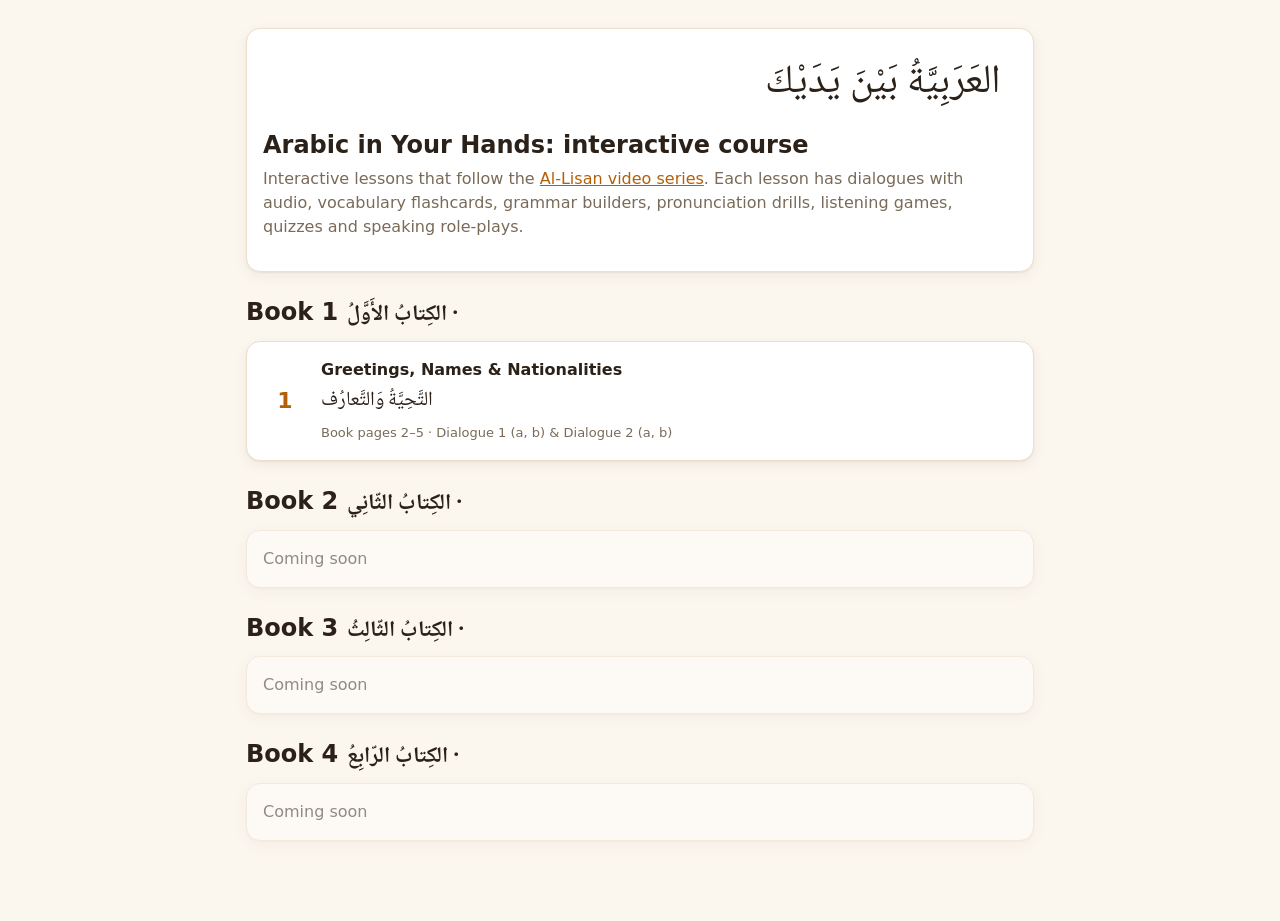
==== docs/index.html @ 1bf9a1ac "Add interactive lesson engine and Book 1 Lesson 1 (greetings, names, nationalities) Shared engine wi" ====
<!DOCTYPE html>
<html lang="en"><head><meta charset="utf-8"><meta name="viewport" content="width=device-width,initial-scale=1">
<title>Arabic in Your Hands · Interactive course</title><link rel="preconnect" href="https://fonts.googleapis.com"><link rel="preconnect" href="https://fonts.gstatic.com" crossorigin><link href="https://fonts.googleapis.com/css2?family=Noto+Naskh+Arabic:wght@400;600;700&display=swap" rel="stylesheet"><style>:root{
  --bg:#fbf6ee; --panel:#ffffff; --ink:#2b2118; --muted:#7a6a58; --line:#ecdfcc;
  --accent:#e0801a; --accent-2:#b35f07; --accent-soft:#fde9cf;
  --good:#2f8a4f; --good-soft:#dff3e5; --bad:#c2402a; --bad-soft:#fbe3de;
  --m:#2f6db5; --m-soft:#e2eefb; --f:#a3407e; --f-soft:#f8e3f0;
  --radius:14px; --shadow:0 1px 2px rgba(60,40,10,.06),0 4px 14px rgba(60,40,10,.06);
  --ar:"Noto Naskh Arabic","Amiri","Traditional Arabic",serif;
  --ui:system-ui,-apple-system,"Segoe UI",Roboto,sans-serif;
}
@media (prefers-color-scheme:dark){:root{
  --bg:#1a1611; --panel:#241e17; --ink:#f3e9dc; --muted:#b4a28c; --line:#3a3027;
  --accent:#f0952f; --accent-2:#ffb35c; --accent-soft:#3b2a16;
  --good:#5cc27f; --good-soft:#1d3324; --bad:#ef7a64; --bad-soft:#3d221d;
  --m:#7fb0ef; --m-soft:#1e2b3b; --f:#e38bc0; --f-soft:#3a2032;
  --shadow:none;
}}
*{box-sizing:border-box}
html,body{margin:0;background:var(--bg);color:var(--ink);font-family:var(--ui);line-height:1.5}
button{font:inherit;color:inherit;cursor:pointer}
a{color:var(--accent-2)}
.ar{font-family:var(--ar);direction:rtl;unicode-bidi:isolate;line-height:1.9}
.tr{color:var(--muted);font-style:italic}
.en{color:var(--muted)}
body.no-tr .tr{display:none} body.no-en .en{display:none}

/* header */
header.top{position:sticky;top:0;z-index:20;background:color-mix(in srgb,var(--bg) 92%,transparent);backdrop-filter:blur(8px);border-bottom:1px solid var(--line)}
.top-inner{max-width:1040px;margin:0 auto;padding:10px 16px;display:flex;gap:12px;align-items:center;flex-wrap:wrap}
.brand{display:flex;flex-direction:column;min-width:0;flex:1}
.brand small{color:var(--muted);font-size:12px}
.brand b{font-size:17px}
.toggles{display:flex;gap:6px;flex-wrap:wrap;align-items:center}
.chip{border:1px solid var(--line);background:var(--panel);border-radius:999px;padding:5px 11px;font-size:13px;display:inline-flex;gap:6px;align-items:center}
.chip.on{background:var(--accent-soft);border-color:var(--accent);color:var(--accent-2);font-weight:600}
.progress{height:4px;background:var(--line)} .progress>div{height:100%;background:var(--accent);transition:width .4s}

nav.tabs{max-width:1040px;margin:0 auto;padding:8px 12px 0;display:flex;gap:4px;overflow-x:auto;scrollbar-width:none}
nav.tabs::-webkit-scrollbar{display:none}
nav.tabs a{flex:none;text-decoration:none;color:var(--muted);padding:8px 12px;border-radius:10px 10px 0 0;font-size:14px;border-bottom:3px solid transparent;white-space:nowrap}
nav.tabs a.active{color:var(--ink);font-weight:600;border-bottom-color:var(--accent)}
nav.tabs a .tick{color:var(--good);margin-inline-start:4px}

main{max-width:1040px;margin:0 auto;padding:18px 16px 80px}
h2{margin:6px 0 4px;font-size:24px} h3{margin:18px 0 8px;font-size:18px}
.lead{color:var(--muted);margin:0 0 16px}
.card{background:var(--panel);border:1px solid var(--line);border-radius:var(--radius);padding:16px;box-shadow:var(--shadow)}
.stack>*+*{margin-top:14px}
.grid{display:grid;gap:12px;grid-template-columns:repeat(auto-fill,minmax(210px,1fr))}
.row{display:flex;gap:8px;flex-wrap:wrap;align-items:center}
.btn{border:1px solid var(--line);background:var(--panel);padding:8px 14px;border-radius:10px;font-weight:500}
.btn:hover{border-color:var(--accent)}
.btn.primary{background:var(--accent);border-color:var(--accent);color:#fff}
.btn.primary:hover{background:var(--accent-2)}
.btn.small{padding:4px 10px;font-size:13px}
.play{border:none;background:var(--accent-soft);color:var(--accent-2);width:34px;height:34px;border-radius:50%;flex:none;display:inline-grid;place-items:center;font-size:14px}
.play:hover{background:var(--accent);color:#fff}
.play.speaking{background:var(--accent);color:#fff;animation:pulse 1s infinite}
@keyframes pulse{50%{transform:scale(1.1)}}
.banner{background:var(--accent-soft);border:1px solid var(--accent);border-radius:12px;padding:10px 14px;font-size:14px;margin-bottom:14px}
.done-btn{margin-top:22px}

/* overview */
.hero{display:grid;grid-template-columns:1fr auto;gap:16px;align-items:center}
.hero .ar.big{font-size:38px;line-height:1.6}
.goals li{margin:4px 0}
.path{display:grid;grid-template-columns:repeat(auto-fill,minmax(150px,1fr));gap:10px}
.path a{text-decoration:none;color:var(--ink)}
.path .step{padding:12px;border-radius:12px;border:1px solid var(--line);background:var(--panel);display:flex;gap:10px;align-items:center}
.path .step.done{border-color:var(--good);background:var(--good-soft)}
.path .num{width:28px;height:28px;border-radius:50%;background:var(--accent-soft);color:var(--accent-2);display:grid;place-items:center;font-weight:700;font-size:13px;flex:none}
.path .done .num{background:var(--good);color:#fff}

/* dialogue */
.dlg-head{display:flex;justify-content:space-between;gap:10px;align-items:center;flex-wrap:wrap}
.dlg-head .ar{font-size:20px}
.scene{display:flex;justify-content:center;gap:40px;margin:6px 0 4px}
.scene figure{margin:0;text-align:center;font-size:13px}
.scene figure .ar{font-size:18px}
.bubbles{display:flex;flex-direction:column;gap:10px;margin-top:10px}
.bub{display:flex;gap:10px;align-items:flex-start;max-width:88%}
.bub.right{align-self:flex-end;flex-direction:row-reverse}
.bub .av{flex:none}
.bub .body{background:var(--bg);border:1px solid var(--line);border-radius:14px;padding:8px 12px;cursor:pointer;transition:background .2s}
.bub.right .body{text-align:right}
.bub .who{font-size:12px;color:var(--muted)}
.bub .ar.line{font-size:22px;display:block}
.bub.active .body{background:var(--accent-soft);border-color:var(--accent)}
.bub.m .who{color:var(--m)} .bub.f .who{color:var(--f)}
.hidetext .bub .ar.line{filter:blur(7px)} .hidetext .bub.revealed .ar.line{filter:none}
.shadow-cue{font-size:13px;color:var(--accent-2);font-weight:600;min-height:20px}

/* vocab */
.filters{display:flex;gap:6px;flex-wrap:wrap;margin-bottom:12px}
.vcard{display:flex;flex-direction:column;gap:2px;position:relative}
.vcard .pic{font-size:30px;line-height:1.2}
.vcard .ar{font-size:26px}
.vcard .play{position:absolute;top:12px;left:12px}
.vcard .box{position:absolute;top:14px;right:14px;font-size:11px;color:var(--muted)}
.tag{display:inline-block;font-size:11px;background:var(--accent-soft);color:var(--accent-2);border-radius:6px;padding:1px 6px;margin-top:4px;width:max-content}

.flash-wrap{max-width:440px;margin:0 auto;text-align:center}
.flash{perspective:1000px;height:260px;cursor:pointer;margin:10px 0}
.flash-inner{position:relative;width:100%;height:100%;transition:transform .5s;transform-style:preserve-3d}
.flash.flipped .flash-inner{transform:rotateY(180deg)}
.flash .face{position:absolute;inset:0;backface-visibility:hidden;display:flex;flex-direction:column;align-items:center;justify-content:center;gap:6px;border-radius:18px;border:1px solid var(--line);background:var(--panel);box-shadow:var(--shadow);padding:16px}
.flash .back{transform:rotateY(180deg);background:var(--accent-soft)}
.flash .ar{font-size:40px}
.flash .pic{font-size:48px}

/* grammar */
.gblock h3{margin-top:0}
.gblock p{margin:8px 0}
.gblock .ar, .gblock b .ar{font-size:1.15em}
table.g{border-collapse:collapse;width:100%;margin-top:10px}
table.g td,table.g th{border-bottom:1px solid var(--line);padding:8px;text-align:left}
table.g td.ar{font-size:24px;text-align:right}
.widget{margin-top:14px;padding:14px;border-radius:12px;background:var(--bg);border:1px dashed var(--accent)}
.widget .label{font-size:12px;text-transform:uppercase;letter-spacing:.06em;color:var(--accent-2);font-weight:700;margin-bottom:8px}
.result{font-size:46px;text-align:center;margin:8px 0;min-height:80px}
.sfx{color:var(--accent-2)}
.sfx.m{color:var(--m)} .sfx.f{color:var(--f)}
.ncard{border:1px solid var(--line);background:var(--panel);border-radius:12px;padding:10px;text-align:center;cursor:pointer;user-select:none}
.ncard .flag{font-size:30px}
.ncard .ar{font-size:26px;display:block}
.ncard .stage{font-size:11px;color:var(--muted)}

/* sounds */
.letter{display:flex;gap:14px}
.letter .glyph{font-family:var(--ar);font-size:64px;line-height:1;width:80px;height:80px;display:grid;place-items:center;border-radius:16px;background:var(--accent-soft);color:var(--accent-2);flex:none;cursor:pointer}
.ex{display:inline-flex;gap:6px;align-items:center;border:1px solid var(--line);border-radius:999px;padding:2px 4px 2px 12px;margin:3px;cursor:pointer;background:var(--panel)}
.ex .ar{font-size:20px}
.pair{display:grid;grid-template-columns:1fr auto 1fr;gap:10px;align-items:center}
.pair .side{text-align:center;padding:10px;border:1px solid var(--line);border-radius:12px;cursor:pointer;background:var(--panel)}
.pair .side .ar{font-size:30px;display:block}
.vs{color:var(--muted);font-size:12px;text-align:center}

/* quiz */
.quiz{max-width:640px;margin:0 auto}
.qhead{display:flex;justify-content:space-between;color:var(--muted);font-size:13px;margin-bottom:8px}
.qbar{height:6px;border-radius:6px;background:var(--line);overflow:hidden;margin-bottom:14px}.qbar>div{height:100%;background:var(--accent);transition:width .3s}
.qtext{font-size:18px;font-weight:600;margin-bottom:10px}
.qsentence{font-size:30px;text-align:center;margin:10px 0}
.qsentence .blank{display:inline-block;min-width:70px;border-bottom:3px solid var(--accent);color:var(--accent-2)}
.opts{display:grid;gap:8px}
.opt{text-align:start;border:2px solid var(--line);background:var(--panel);border-radius:12px;padding:10px 14px;font-size:16px}
.opt .ar{font-size:24px}
.opt:hover:not(:disabled){border-color:var(--accent)}
.opt.correct{border-color:var(--good);background:var(--good-soft)}
.opt.wrong{border-color:var(--bad);background:var(--bad-soft)}
.feedback{margin-top:12px;padding:10px 14px;border-radius:12px;font-size:15px}
.feedback.good{background:var(--good-soft);color:var(--good)} .feedback.bad{background:var(--bad-soft);color:var(--bad)}
.feedback .ex-text{color:var(--ink);display:block;margin-top:4px}
.tiles{display:flex;flex-wrap:wrap;gap:8px;justify-content:center;direction:rtl;min-height:56px;padding:8px;border-radius:12px}
.tiles.answer{border:2px dashed var(--line);margin-bottom:8px}
.tile{font-family:var(--ar);font-size:24px;border:1px solid var(--line);background:var(--panel);border-radius:10px;padding:2px 14px}
.big-play{width:72px;height:72px;font-size:28px;margin:6px auto 14px;display:grid}
.score{font-size:48px;font-weight:800;text-align:center;color:var(--accent-2)}
.match{display:grid;grid-template-columns:1fr 1fr;gap:8px}
.match .mi{border:2px solid var(--line);background:var(--panel);border-radius:10px;padding:8px;text-align:center;min-height:52px}
.match .mi .ar{font-size:22px}
.match .mi.sel{border-color:var(--accent);background:var(--accent-soft)}
.match .mi.ok{border-color:var(--good);background:var(--good-soft);opacity:.55}
.match .mi.no{border-color:var(--bad);background:var(--bad-soft)}

/* speak */
.rp{display:flex;flex-direction:column;gap:10px}
.rec{display:flex;gap:8px;align-items:center;flex-wrap:wrap}
.rec .dot{width:10px;height:10px;border-radius:50%;background:var(--bad);animation:pulse 1s infinite}
.tipcard{display:flex;gap:12px}
.tipcard .ic{font-size:28px;flex:none}
.tipcard .ar{font-size:1.15em}
.muted{color:var(--muted)}
footer{text-align:center;color:var(--muted);font-size:12px;padding:30px 16px}

/* index */
.book{margin-top:22px}
.lesson-link{display:flex;gap:14px;align-items:center;text-decoration:none;color:var(--ink)}
.lesson-link .n{font-size:22px;font-weight:800;color:var(--accent-2);width:44px;text-align:center}
.lesson-link .ar{font-size:20px}
.soon{opacity:.5}
@media (max-width:600px){
  .hero{grid-template-columns:1fr}
  .bub{max-width:100%}
  .bub .ar.line{font-size:20px}
  .flash{height:230px}
}
</style></head>
<body><main style="max-width:820px">
<div class="card hero" style="margin-top:10px"><div><div class="ar" style="font-size:40px">العَرَبِيَّةُ بَيْنَ يَدَيْكَ</div>
<h2>Arabic in Your Hands: interactive course</h2>
<p class="lead">Interactive lessons that follow the <a href="https://www.youtube.com/playlist?list=PLDS9YrkKMtPR4-S3ih8wad7oXMyrdEdXY" target="_blank" rel="noopener">Al-Lisan video series</a>. Each lesson has dialogues with audio, vocabulary flashcards, grammar builders, pronunciation drills, listening games, quizzes and speaking role-plays.</p></div></div>
<section class="book"><h2>Book 1 <span class="ar" style="font-size:22px">· الكِتابُ الأَوَّلُ</span></h2><a class="card lesson-link" href="b1-01.html" style="margin-bottom:10px" data-id="b1-01"><span class="n">1</span><span style="flex:1"><b>Greetings, Names &amp; Nationalities</b><br><span class="ar">التَّحِيَّةُ وَالتَّعارُف</span><br><span class="muted" style="font-size:13px">Book pages 2–5 · Dialogue 1 (a, b) &amp; Dialogue 2 (a, b)</span></span><span class="prog muted"></span></a></section><section class="book"><h2>Book 2 <span class="ar" style="font-size:22px">· الكِتابُ الثّانِي</span></h2><div class="card soon">Coming soon</div></section><section class="book"><h2>Book 3 <span class="ar" style="font-size:22px">· الكِتابُ الثّالِثُ</span></h2><div class="card soon">Coming soon</div></section><section class="book"><h2>Book 4 <span class="ar" style="font-size:22px">· الكِتابُ الرّابِعُ</span></h2><div class="card soon">Coming soon</div></section></main>
<script>
try{const S=JSON.parse(localStorage.getItem("arabic-course-v1")||"{}");
document.querySelectorAll("[data-id]").forEach(a=>{const l=(S.lessons||{})[a.dataset.id];if(!l)return;const n=Object.keys(l.done||{}).length;
a.querySelector(".prog").textContent=(n>=8?"✓ ":"")+n+"/8"+(l.best&&l.best.practice!=null?" · quiz "+l.best.practice+"%":"");});}catch(e){}
</script></body></html>
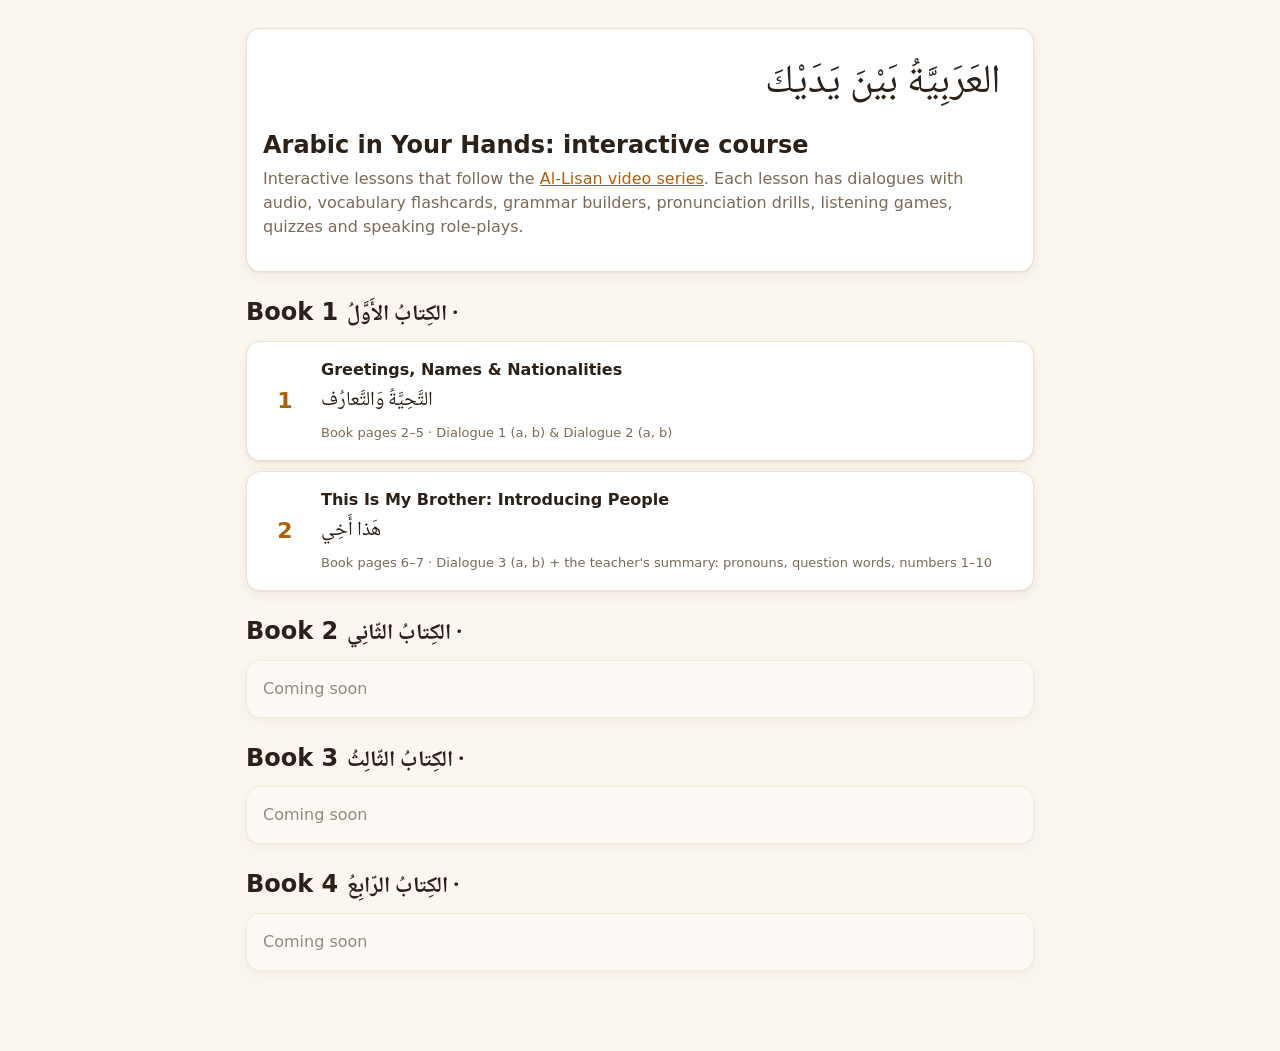
==== commit 922d00ae: "Add Book 1 Lesson 2 (introducing people) and a two-axis builder widget Dialogue 3 (a, b) plus the te" ====
--- a/docs/index.html
+++ b/docs/index.html
@@ -191,7 +191,7 @@
 <div class="card hero" style="margin-top:10px"><div><div class="ar" style="font-size:40px">العَرَبِيَّةُ بَيْنَ يَدَيْكَ</div>
 <h2>Arabic in Your Hands: interactive course</h2>
 <p class="lead">Interactive lessons that follow the <a href="https://www.youtube.com/playlist?list=PLDS9YrkKMtPR4-S3ih8wad7oXMyrdEdXY" target="_blank" rel="noopener">Al-Lisan video series</a>. Each lesson has dialogues with audio, vocabulary flashcards, grammar builders, pronunciation drills, listening games, quizzes and speaking role-plays.</p></div></div>
-<section class="book"><h2>Book 1 <span class="ar" style="font-size:22px">· الكِتابُ الأَوَّلُ</span></h2><a class="card lesson-link" href="b1-01.html" style="margin-bottom:10px" data-id="b1-01"><span class="n">1</span><span style="flex:1"><b>Greetings, Names &amp; Nationalities</b><br><span class="ar">التَّحِيَّةُ وَالتَّعارُف</span><br><span class="muted" style="font-size:13px">Book pages 2–5 · Dialogue 1 (a, b) &amp; Dialogue 2 (a, b)</span></span><span class="prog muted"></span></a></section><section class="book"><h2>Book 2 <span class="ar" style="font-size:22px">· الكِتابُ الثّانِي</span></h2><div class="card soon">Coming soon</div></section><section class="book"><h2>Book 3 <span class="ar" style="font-size:22px">· الكِتابُ الثّالِثُ</span></h2><div class="card soon">Coming soon</div></section><section class="book"><h2>Book 4 <span class="ar" style="font-size:22px">· الكِتابُ الرّابِعُ</span></h2><div class="card soon">Coming soon</div></section></main>
+<section class="book"><h2>Book 1 <span class="ar" style="font-size:22px">· الكِتابُ الأَوَّلُ</span></h2><a class="card lesson-link" href="b1-01.html" style="margin-bottom:10px" data-id="b1-01"><span class="n">1</span><span style="flex:1"><b>Greetings, Names &amp; Nationalities</b><br><span class="ar">التَّحِيَّةُ وَالتَّعارُف</span><br><span class="muted" style="font-size:13px">Book pages 2–5 · Dialogue 1 (a, b) &amp; Dialogue 2 (a, b)</span></span><span class="prog muted"></span></a><a class="card lesson-link" href="b1-02.html" style="margin-bottom:10px" data-id="b1-02"><span class="n">2</span><span style="flex:1"><b>This Is My Brother: Introducing People</b><br><span class="ar">هَذا أَخِي</span><br><span class="muted" style="font-size:13px">Book pages 6–7 · Dialogue 3 (a, b) + the teacher&#x27;s summary: pronouns, question words, numbers 1–10</span></span><span class="prog muted"></span></a></section><section class="book"><h2>Book 2 <span class="ar" style="font-size:22px">· الكِتابُ الثّانِي</span></h2><div class="card soon">Coming soon</div></section><section class="book"><h2>Book 3 <span class="ar" style="font-size:22px">· الكِتابُ الثّالِثُ</span></h2><div class="card soon">Coming soon</div></section><section class="book"><h2>Book 4 <span class="ar" style="font-size:22px">· الكِتابُ الرّابِعُ</span></h2><div class="card soon">Coming soon</div></section></main>
 <script>
 try{const S=JSON.parse(localStorage.getItem("arabic-course-v1")||"{}");
 document.querySelectorAll("[data-id]").forEach(a=>{const l=(S.lessons||{})[a.dataset.id];if(!l)return;const n=Object.keys(l.done||{}).length;
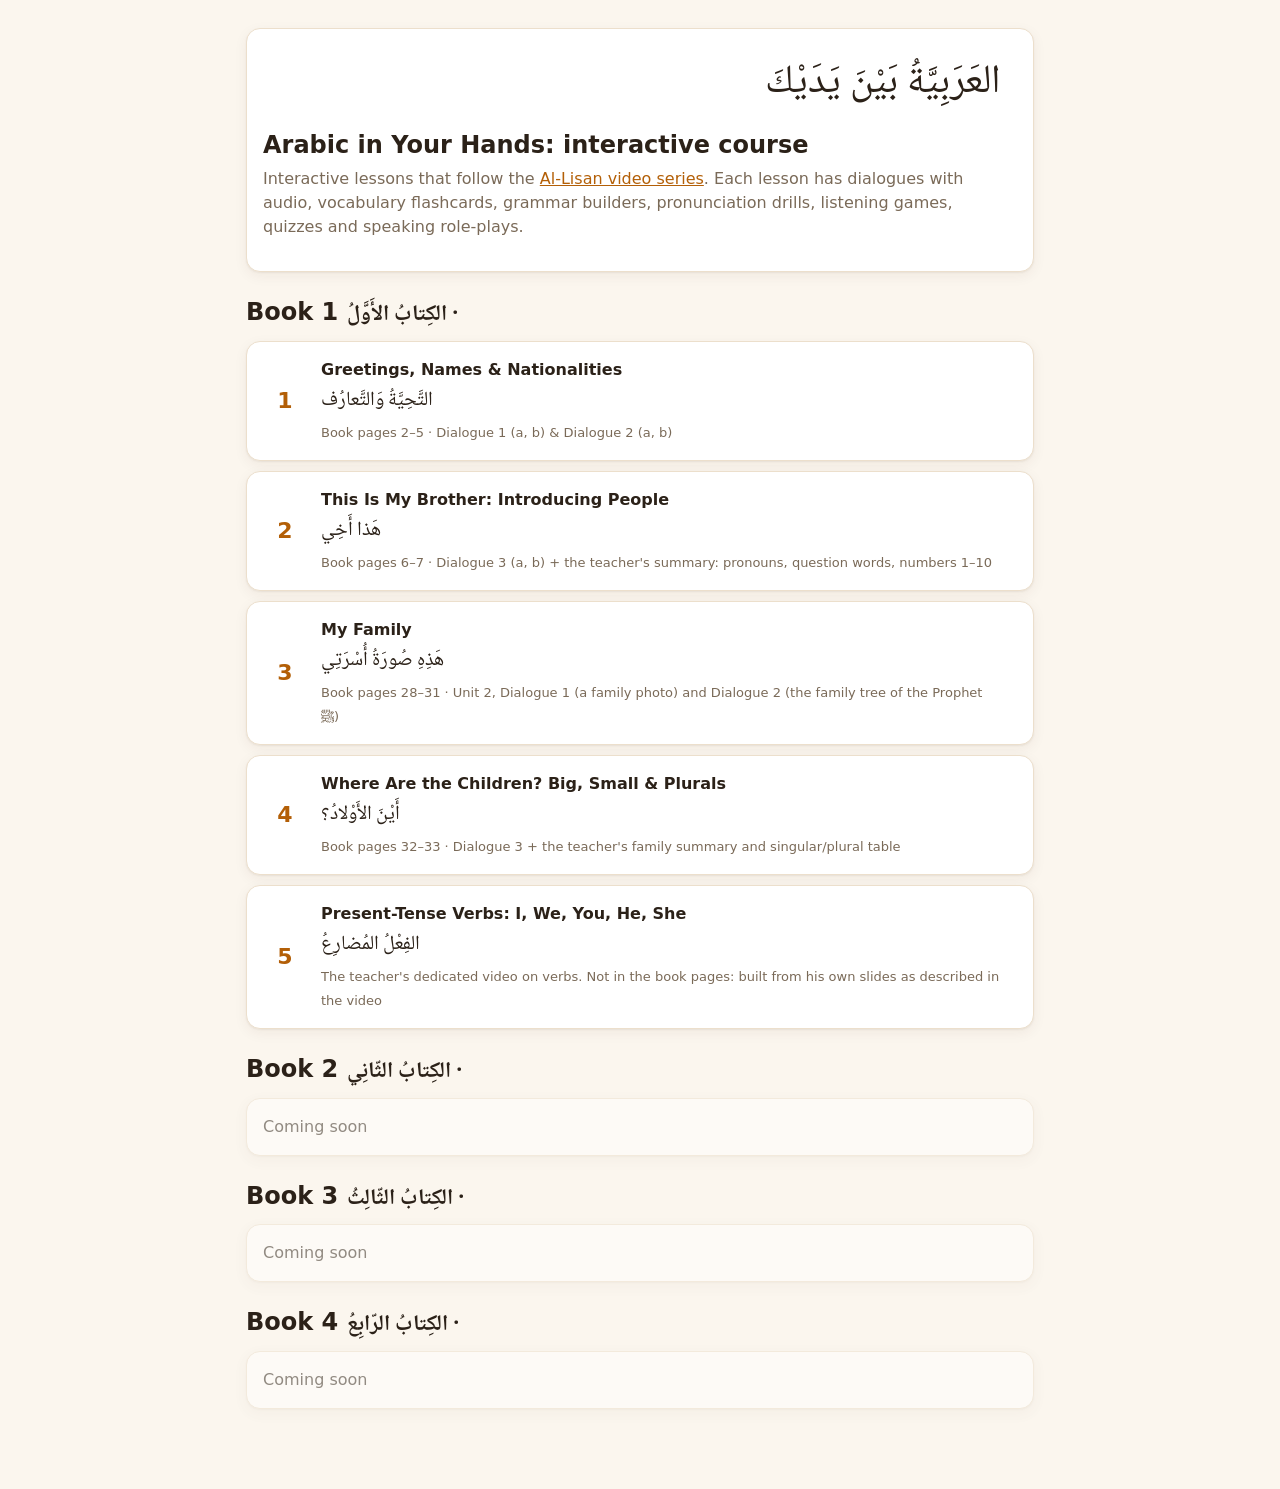
==== commit 5b4cd14a: "Add Book 1 Lessons 3–5: family, plurals, present-tense verbs Unit 2 dialogues 1–3 with clickable fam" ====
--- a/docs/index.html
+++ b/docs/index.html
@@ -90,6 +90,17 @@
 .bub.m .who{color:var(--m)} .bub.f .who{color:var(--f)}
 .hidetext .bub .ar.line{filter:blur(7px)} .hidetext .bub.revealed .ar.line{filter:none}
 .shadow-cue{font-size:13px;color:var(--accent-2);font-weight:600;min-height:20px}
+
+/* family tree */
+.ftree{margin:12px 0;padding:12px;border-radius:12px;background:var(--bg);border:1px dashed var(--accent);text-align:center}
+.ftree .label{font-size:12px;text-transform:uppercase;letter-spacing:.06em;color:var(--accent-2);font-weight:700;margin-bottom:8px}
+.flevel{display:flex;flex-wrap:wrap;gap:8px;justify-content:center;direction:rtl}
+.fline{width:2px;height:16px;background:var(--accent);margin:4px auto}
+.fnode{border:2px solid var(--line);background:var(--panel);border-radius:12px;padding:4px 12px;display:flex;flex-direction:column;align-items:center;line-height:1.3}
+.fnode .ar{font-size:20px}
+.fnode small{color:var(--muted);font-size:11px;direction:ltr}
+.fnode.m{border-color:var(--m)} .fnode.f{border-color:var(--f)}
+.fnode.me{background:var(--accent-soft);border-color:var(--accent);font-weight:700}
 
 /* vocab */
 .filters{display:flex;gap:6px;flex-wrap:wrap;margin-bottom:12px}
@@ -191,7 +202,7 @@
 <div class="card hero" style="margin-top:10px"><div><div class="ar" style="font-size:40px">العَرَبِيَّةُ بَيْنَ يَدَيْكَ</div>
 <h2>Arabic in Your Hands: interactive course</h2>
 <p class="lead">Interactive lessons that follow the <a href="https://www.youtube.com/playlist?list=PLDS9YrkKMtPR4-S3ih8wad7oXMyrdEdXY" target="_blank" rel="noopener">Al-Lisan video series</a>. Each lesson has dialogues with audio, vocabulary flashcards, grammar builders, pronunciation drills, listening games, quizzes and speaking role-plays.</p></div></div>
-<section class="book"><h2>Book 1 <span class="ar" style="font-size:22px">· الكِتابُ الأَوَّلُ</span></h2><a class="card lesson-link" href="b1-01.html" style="margin-bottom:10px" data-id="b1-01"><span class="n">1</span><span style="flex:1"><b>Greetings, Names &amp; Nationalities</b><br><span class="ar">التَّحِيَّةُ وَالتَّعارُف</span><br><span class="muted" style="font-size:13px">Book pages 2–5 · Dialogue 1 (a, b) &amp; Dialogue 2 (a, b)</span></span><span class="prog muted"></span></a><a class="card lesson-link" href="b1-02.html" style="margin-bottom:10px" data-id="b1-02"><span class="n">2</span><span style="flex:1"><b>This Is My Brother: Introducing People</b><br><span class="ar">هَذا أَخِي</span><br><span class="muted" style="font-size:13px">Book pages 6–7 · Dialogue 3 (a, b) + the teacher&#x27;s summary: pronouns, question words, numbers 1–10</span></span><span class="prog muted"></span></a></section><section class="book"><h2>Book 2 <span class="ar" style="font-size:22px">· الكِتابُ الثّانِي</span></h2><div class="card soon">Coming soon</div></section><section class="book"><h2>Book 3 <span class="ar" style="font-size:22px">· الكِتابُ الثّالِثُ</span></h2><div class="card soon">Coming soon</div></section><section class="book"><h2>Book 4 <span class="ar" style="font-size:22px">· الكِتابُ الرّابِعُ</span></h2><div class="card soon">Coming soon</div></section></main>
+<section class="book"><h2>Book 1 <span class="ar" style="font-size:22px">· الكِتابُ الأَوَّلُ</span></h2><a class="card lesson-link" href="b1-01.html" style="margin-bottom:10px" data-id="b1-01"><span class="n">1</span><span style="flex:1"><b>Greetings, Names &amp; Nationalities</b><br><span class="ar">التَّحِيَّةُ وَالتَّعارُف</span><br><span class="muted" style="font-size:13px">Book pages 2–5 · Dialogue 1 (a, b) &amp; Dialogue 2 (a, b)</span></span><span class="prog muted"></span></a><a class="card lesson-link" href="b1-02.html" style="margin-bottom:10px" data-id="b1-02"><span class="n">2</span><span style="flex:1"><b>This Is My Brother: Introducing People</b><br><span class="ar">هَذا أَخِي</span><br><span class="muted" style="font-size:13px">Book pages 6–7 · Dialogue 3 (a, b) + the teacher&#x27;s summary: pronouns, question words, numbers 1–10</span></span><span class="prog muted"></span></a><a class="card lesson-link" href="b1-03.html" style="margin-bottom:10px" data-id="b1-03"><span class="n">3</span><span style="flex:1"><b>My Family</b><br><span class="ar">هَذِهِ صُورَةُ أُسْرَتِي</span><br><span class="muted" style="font-size:13px">Book pages 28–31 · Unit 2, Dialogue 1 (a family photo) and Dialogue 2 (the family tree of the Prophet ﷺ)</span></span><span class="prog muted"></span></a><a class="card lesson-link" href="b1-04.html" style="margin-bottom:10px" data-id="b1-04"><span class="n">4</span><span style="flex:1"><b>Where Are the Children? Big, Small &amp; Plurals</b><br><span class="ar">أَيْنَ الأَوْلادُ؟</span><br><span class="muted" style="font-size:13px">Book pages 32–33 · Dialogue 3 + the teacher&#x27;s family summary and singular/plural table</span></span><span class="prog muted"></span></a><a class="card lesson-link" href="b1-05.html" style="margin-bottom:10px" data-id="b1-05"><span class="n">5</span><span style="flex:1"><b>Present-Tense Verbs: I, We, You, He, She</b><br><span class="ar">الفِعْلُ المُضارِعُ</span><br><span class="muted" style="font-size:13px">The teacher&#x27;s dedicated video on verbs. Not in the book pages: built from his own slides as described in the video</span></span><span class="prog muted"></span></a></section><section class="book"><h2>Book 2 <span class="ar" style="font-size:22px">· الكِتابُ الثّانِي</span></h2><div class="card soon">Coming soon</div></section><section class="book"><h2>Book 3 <span class="ar" style="font-size:22px">· الكِتابُ الثّالِثُ</span></h2><div class="card soon">Coming soon</div></section><section class="book"><h2>Book 4 <span class="ar" style="font-size:22px">· الكِتابُ الرّابِعُ</span></h2><div class="card soon">Coming soon</div></section></main>
 <script>
 try{const S=JSON.parse(localStorage.getItem("arabic-course-v1")||"{}");
 document.querySelectorAll("[data-id]").forEach(a=>{const l=(S.lessons||{})[a.dataset.id];if(!l)return;const n=Object.keys(l.done||{}).length;
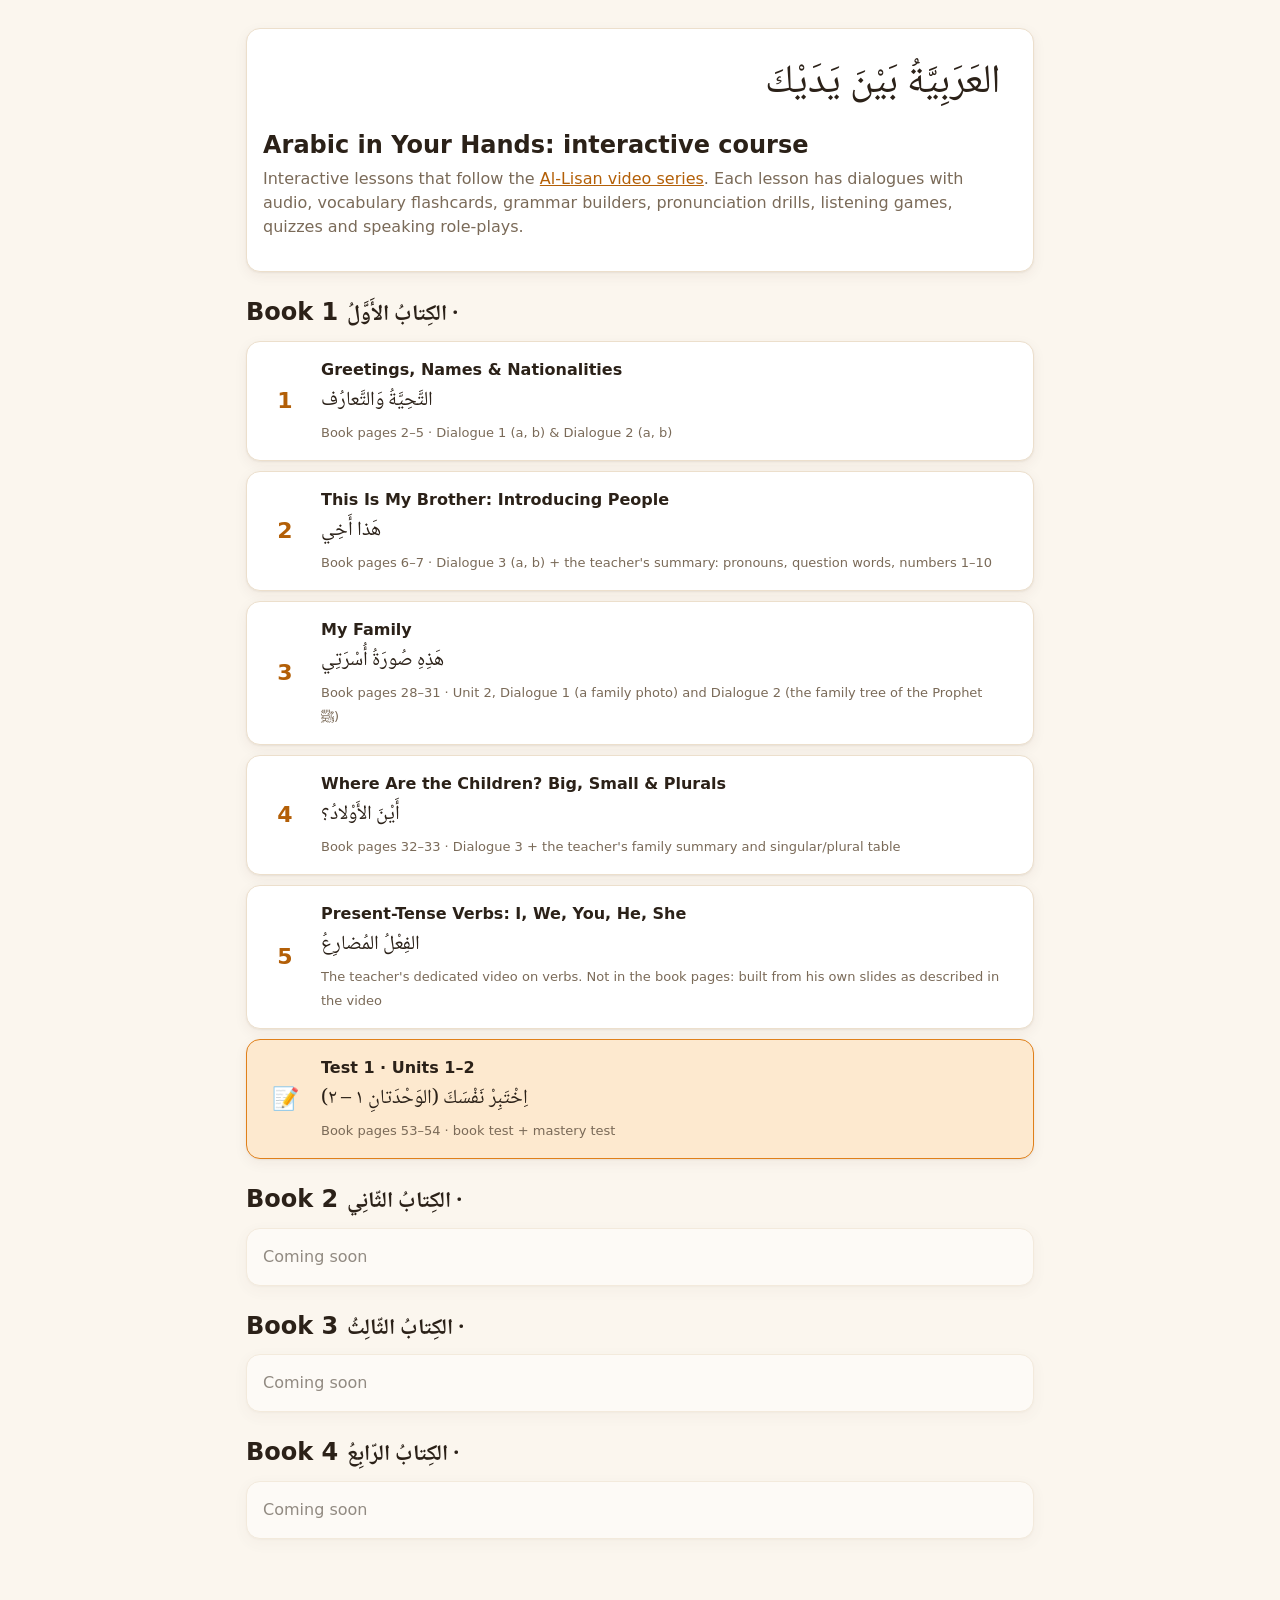
==== commit 959b3fa8: "Add test suite and Test 1 (Units 1–2); fix fill-in blanks Test pages: interactive book test (sort, f" ====
--- a/docs/index.html
+++ b/docs/index.html
@@ -185,6 +185,34 @@
 .muted{color:var(--muted)}
 footer{text-align:center;color:var(--muted);font-size:12px;padding:30px 16px}
 
+/* tests */
+.sortgrid{display:grid;grid-template-columns:repeat(6,1fr);gap:6px;direction:rtl;margin-top:10px}
+.scol{border:2px dashed var(--line);border-radius:12px;padding:6px;min-height:170px;display:flex;flex-direction:column;gap:4px;cursor:pointer}
+.scol:hover{border-color:var(--accent)}
+.shead{text-align:center;border-bottom:1px solid var(--line);padding-bottom:4px;display:flex;flex-direction:column}
+.shead .ar{font-size:20px;font-weight:700} .shead small{color:var(--muted);font-size:11px}
+.sitem{border:1px solid var(--line);background:var(--panel);border-radius:8px;padding:0 6px;text-align:center;display:flex;flex-direction:column}
+.sitem .ar{font-size:19px} .sitem small{font-size:10px;color:var(--bad);direction:ltr}
+.sitem.ex{opacity:.55;border-style:dashed}
+.tile.sel{border-color:var(--accent);background:var(--accent-soft)}
+.tile.x{border-color:var(--bad);background:var(--bad-soft);text-decoration:line-through}
+.tile.ok,.sitem.ok{border-color:var(--good);background:var(--good-soft)}
+.tile.no,.sitem.no{border-color:var(--bad);background:var(--bad-soft)}
+.titems{padding-inline-start:22px;margin:6px 0} .titems li{margin:10px 0}
+.qsent .ar{font-size:22px}
+.qsent select{font-family:var(--ar);font-size:18px;padding:2px 6px;border-radius:8px;border:2px solid var(--accent);background:var(--panel);color:var(--ink);margin:0 4px}
+.qsent select.ok{border-color:var(--good);background:var(--good-soft)} .qsent select.no{border-color:var(--bad);background:var(--bad-soft)}
+.blank{display:inline-block;min-width:60px;border-bottom:2px solid var(--accent);color:var(--accent-2);text-align:center}
+.wrongw{text-decoration-color:var(--bad);text-decoration-thickness:2px}
+.bank{background:var(--accent-soft);border-radius:10px;padding:8px 12px;text-align:center;direction:rtl}
+.bank .ar{font-size:20px}
+.fb{font-size:14px;margin-top:2px}
+.markbox{border:2px solid var(--accent);border-radius:10px;min-width:56px;text-align:center;display:flex;flex-direction:column;line-height:1.2;padding:4px}
+.markbox .got{font-weight:800;font-size:18px;color:var(--accent-2);border-bottom:1px solid var(--line)} .markbox .of{font-size:13px;color:var(--muted)}
+.tsec.full{border-color:var(--good)} .tsec.part{border-color:var(--accent)}
+.test-link .n{font-size:22px}
+@media (max-width:700px){.sortgrid{grid-template-columns:repeat(3,1fr)}}
+
 /* index */
 .book{margin-top:22px}
 .lesson-link{display:flex;gap:14px;align-items:center;text-decoration:none;color:var(--ink)}
@@ -202,9 +230,11 @@
 <div class="card hero" style="margin-top:10px"><div><div class="ar" style="font-size:40px">العَرَبِيَّةُ بَيْنَ يَدَيْكَ</div>
 <h2>Arabic in Your Hands: interactive course</h2>
 <p class="lead">Interactive lessons that follow the <a href="https://www.youtube.com/playlist?list=PLDS9YrkKMtPR4-S3ih8wad7oXMyrdEdXY" target="_blank" rel="noopener">Al-Lisan video series</a>. Each lesson has dialogues with audio, vocabulary flashcards, grammar builders, pronunciation drills, listening games, quizzes and speaking role-plays.</p></div></div>
-<section class="book"><h2>Book 1 <span class="ar" style="font-size:22px">· الكِتابُ الأَوَّلُ</span></h2><a class="card lesson-link" href="b1-01.html" style="margin-bottom:10px" data-id="b1-01"><span class="n">1</span><span style="flex:1"><b>Greetings, Names &amp; Nationalities</b><br><span class="ar">التَّحِيَّةُ وَالتَّعارُف</span><br><span class="muted" style="font-size:13px">Book pages 2–5 · Dialogue 1 (a, b) &amp; Dialogue 2 (a, b)</span></span><span class="prog muted"></span></a><a class="card lesson-link" href="b1-02.html" style="margin-bottom:10px" data-id="b1-02"><span class="n">2</span><span style="flex:1"><b>This Is My Brother: Introducing People</b><br><span class="ar">هَذا أَخِي</span><br><span class="muted" style="font-size:13px">Book pages 6–7 · Dialogue 3 (a, b) + the teacher&#x27;s summary: pronouns, question words, numbers 1–10</span></span><span class="prog muted"></span></a><a class="card lesson-link" href="b1-03.html" style="margin-bottom:10px" data-id="b1-03"><span class="n">3</span><span style="flex:1"><b>My Family</b><br><span class="ar">هَذِهِ صُورَةُ أُسْرَتِي</span><br><span class="muted" style="font-size:13px">Book pages 28–31 · Unit 2, Dialogue 1 (a family photo) and Dialogue 2 (the family tree of the Prophet ﷺ)</span></span><span class="prog muted"></span></a><a class="card lesson-link" href="b1-04.html" style="margin-bottom:10px" data-id="b1-04"><span class="n">4</span><span style="flex:1"><b>Where Are the Children? Big, Small &amp; Plurals</b><br><span class="ar">أَيْنَ الأَوْلادُ؟</span><br><span class="muted" style="font-size:13px">Book pages 32–33 · Dialogue 3 + the teacher&#x27;s family summary and singular/plural table</span></span><span class="prog muted"></span></a><a class="card lesson-link" href="b1-05.html" style="margin-bottom:10px" data-id="b1-05"><span class="n">5</span><span style="flex:1"><b>Present-Tense Verbs: I, We, You, He, She</b><br><span class="ar">الفِعْلُ المُضارِعُ</span><br><span class="muted" style="font-size:13px">The teacher&#x27;s dedicated video on verbs. Not in the book pages: built from his own slides as described in the video</span></span><span class="prog muted"></span></a></section><section class="book"><h2>Book 2 <span class="ar" style="font-size:22px">· الكِتابُ الثّانِي</span></h2><div class="card soon">Coming soon</div></section><section class="book"><h2>Book 3 <span class="ar" style="font-size:22px">· الكِتابُ الثّالِثُ</span></h2><div class="card soon">Coming soon</div></section><section class="book"><h2>Book 4 <span class="ar" style="font-size:22px">· الكِتابُ الرّابِعُ</span></h2><div class="card soon">Coming soon</div></section></main>
+<section class="book"><h2>Book 1 <span class="ar" style="font-size:22px">· الكِتابُ الأَوَّلُ</span></h2><a class="card lesson-link" href="b1-01.html" style="margin-bottom:10px" data-id="b1-01"><span class="n">1</span><span style="flex:1"><b>Greetings, Names &amp; Nationalities</b><br><span class="ar">التَّحِيَّةُ وَالتَّعارُف</span><br><span class="muted" style="font-size:13px">Book pages 2–5 · Dialogue 1 (a, b) &amp; Dialogue 2 (a, b)</span></span><span class="prog muted"></span></a><a class="card lesson-link" href="b1-02.html" style="margin-bottom:10px" data-id="b1-02"><span class="n">2</span><span style="flex:1"><b>This Is My Brother: Introducing People</b><br><span class="ar">هَذا أَخِي</span><br><span class="muted" style="font-size:13px">Book pages 6–7 · Dialogue 3 (a, b) + the teacher&#x27;s summary: pronouns, question words, numbers 1–10</span></span><span class="prog muted"></span></a><a class="card lesson-link" href="b1-03.html" style="margin-bottom:10px" data-id="b1-03"><span class="n">3</span><span style="flex:1"><b>My Family</b><br><span class="ar">هَذِهِ صُورَةُ أُسْرَتِي</span><br><span class="muted" style="font-size:13px">Book pages 28–31 · Unit 2, Dialogue 1 (a family photo) and Dialogue 2 (the family tree of the Prophet ﷺ)</span></span><span class="prog muted"></span></a><a class="card lesson-link" href="b1-04.html" style="margin-bottom:10px" data-id="b1-04"><span class="n">4</span><span style="flex:1"><b>Where Are the Children? Big, Small &amp; Plurals</b><br><span class="ar">أَيْنَ الأَوْلادُ؟</span><br><span class="muted" style="font-size:13px">Book pages 32–33 · Dialogue 3 + the teacher&#x27;s family summary and singular/plural table</span></span><span class="prog muted"></span></a><a class="card lesson-link" href="b1-05.html" style="margin-bottom:10px" data-id="b1-05"><span class="n">5</span><span style="flex:1"><b>Present-Tense Verbs: I, We, You, He, She</b><br><span class="ar">الفِعْلُ المُضارِعُ</span><br><span class="muted" style="font-size:13px">The teacher&#x27;s dedicated video on verbs. Not in the book pages: built from his own slides as described in the video</span></span><span class="prog muted"></span></a><a class="card lesson-link test-link" href="b1-t1.html" style="margin-bottom:10px;border-color:var(--accent);background:var(--accent-soft)" data-test="b1-t1"><span class="n">📝</span><span style="flex:1"><b>Test 1 · Units 1–2</b><br><span class="ar">اِخْتَبِرْ نَفْسَكَ (الوَحْدَتانِ ١ – ٢)</span><br><span class="muted" style="font-size:13px">Book pages 53–54 · book test + mastery test</span></span><span class="prog muted"></span></a></section><section class="book"><h2>Book 2 <span class="ar" style="font-size:22px">· الكِتابُ الثّانِي</span></h2><div class="card soon">Coming soon</div></section><section class="book"><h2>Book 3 <span class="ar" style="font-size:22px">· الكِتابُ الثّالِثُ</span></h2><div class="card soon">Coming soon</div></section><section class="book"><h2>Book 4 <span class="ar" style="font-size:22px">· الكِتابُ الرّابِعُ</span></h2><div class="card soon">Coming soon</div></section></main>
 <script>
 try{const S=JSON.parse(localStorage.getItem("arabic-course-v1")||"{}");
 document.querySelectorAll("[data-id]").forEach(a=>{const l=(S.lessons||{})[a.dataset.id];if(!l)return;const n=Object.keys(l.done||{}).length;
-a.querySelector(".prog").textContent=(n>=8?"✓ ":"")+n+"/8"+(l.best&&l.best.practice!=null?" · quiz "+l.best.practice+"%":"");});}catch(e){}
+a.querySelector(".prog").textContent=(n>=8?"✓ ":"")+n+"/8"+(l.best&&l.best.practice!=null?" · quiz "+l.best.practice+"%":"");});
+document.querySelectorAll("[data-test]").forEach(a=>{const t=(S.tests||{})[a.dataset.test];if(!t||!t.attempts.length)return;const b=m=>{const x=t.attempts.filter(y=>y.mode===m);return x.length?Math.max(...x.map(y=>y.pct))+"%":"—"};
+a.querySelector(".prog").textContent="book "+b("book")+" · mastery "+b("mastery");});}catch(e){}
 </script></body></html>
